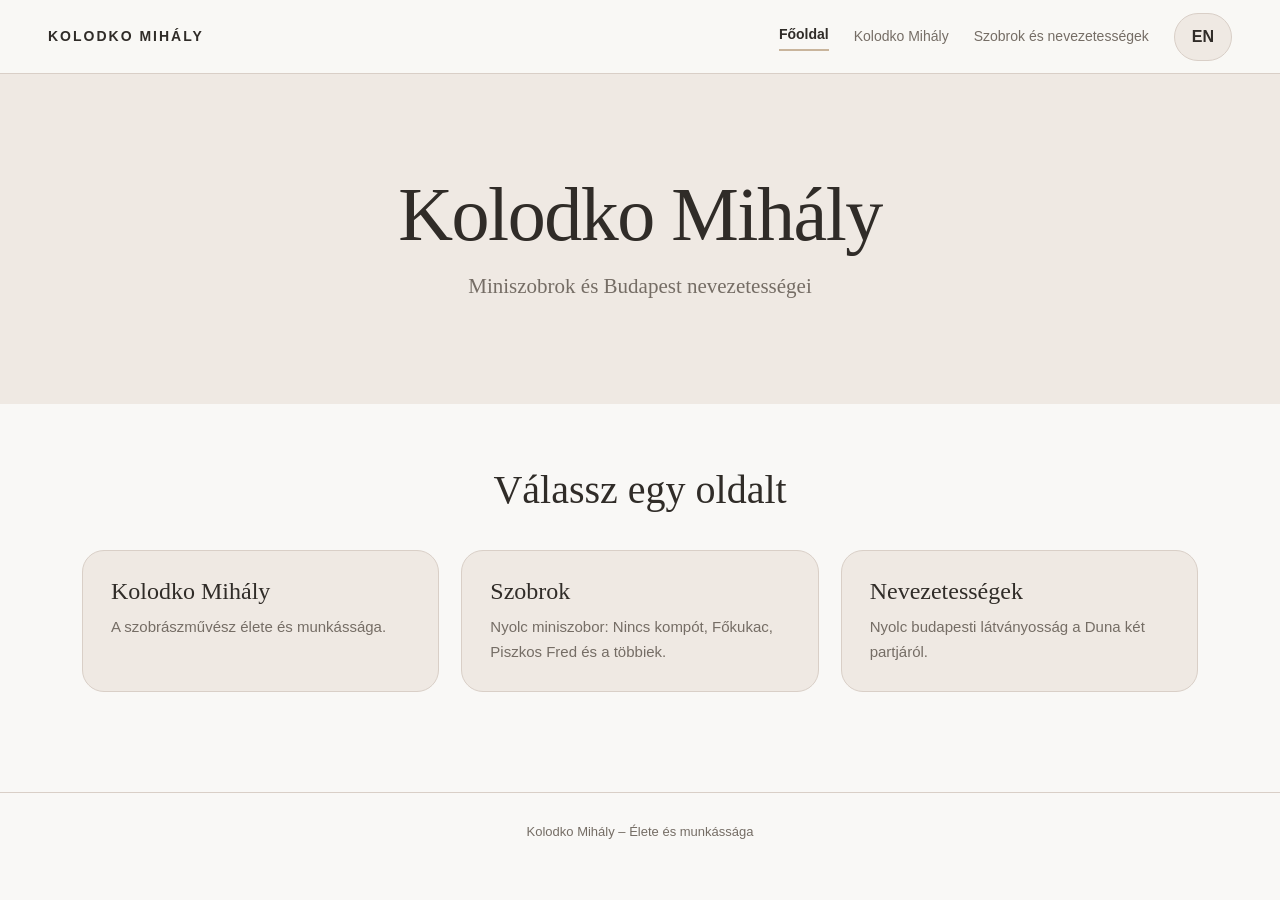
==== weboldal/index.html @ 9a92ebfe "Weboldal" ====
<!DOCTYPE html>
<html lang="hu">
<head>
  <meta charset="UTF-8">
  <meta name="viewport" content="width=device-width, initial-scale=1">
  <title>Kolodko Mihály – Élete és munkássága</title>
  <link href="https://cdn.jsdelivr.net/npm/bootstrap@5.3.3/dist/css/bootstrap.min.css" rel="stylesheet">
  <link href="css/style.css" rel="stylesheet">
  <!-- Mentett nyelv betöltése még a megjelenés előtt (ne villanjon fel a magyar szöveg) -->
  <script>
    try { if (localStorage.getItem('nyelv') === 'en') document.documentElement.classList.add('en'); } catch (e) {}
  </script>
</head>
<body data-title-hu="Kolodko Mihály – Élete és munkássága" data-title-en="Mihály Kolodko – His Life and Work">

  <!-- Navigáció + nyelvváltó gomb -->
  <nav class="site-nav navbar">
    <div class="container-fluid px-4 px-md-5 d-flex align-items-center justify-content-between flex-wrap gap-2">
      <a class="logo" href="index.html">KOLODKO MIHÁLY</a>
      <div class="nav-right d-flex align-items-center flex-wrap">
        <a href="index.html" class="active" aria-current="page">
          <span class="lang-hu">Főoldal</span>
          <span class="lang-en">Home</span>
        </a>
        <a href="kolodko.html">
          <span class="lang-hu">Kolodko Mihály</span>
          <span class="lang-en">Mihály Kolodko</span>
        </a>
        <a href="szobrok-nevezetessegek.html">
          <span class="lang-hu">Szobrok és nevezetességek</span>
          <span class="lang-en">Sculptures and Landmarks</span>
        </a>
        <button id="lang-toggle" class="lang-btn" type="button" aria-label="Nyelv / Language">EN</button>
      </div>
    </div>
  </nav>

  <!-- Fejléc -->
  <header class="hero" id="top">
    <div class="hero-inner">
      <h1>
        <span class="lang-hu">Kolodko Mihály</span>
        <span class="lang-en">Mihály Kolodko</span>
      </h1>
      <p>
        <span class="lang-hu">Miniszobrok és Budapest nevezetességei</span>
        <span class="lang-en">Miniature sculptures and the landmarks of Budapest</span>
      </p>
    </div>
  </header>

  <main class="container" id="about">
    <section class="intro">
      <h2>
        <span class="lang-hu">Válassz egy oldalt</span>
        <span class="lang-en">Choose a page</span>
      </h2>
    </section>
    <section class="more-links">
      <a class="more-card" href="kolodko.html">
        <h3><span class="lang-hu">Kolodko Mihály</span><span class="lang-en">Mihály Kolodko</span></h3>
        <p><span class="lang-hu">A szobrászművész élete és munkássága.</span><span class="lang-en">The life and work of the sculptor.</span></p>
      </a>
      <a class="more-card" href="szobrok-nevezetessegek.html#szobrok">
        <h3><span class="lang-hu">Szobrok</span><span class="lang-en">Sculptures</span></h3>
        <p><span class="lang-hu">Nyolc miniszobor: Nincs kompót, Főkukac, Piszkos Fred és a többiek.</span><span class="lang-en">Eight miniature sculptures: No Compote, Főkukac, Dirty Fred and more.</span></p>
      </a>
      <a class="more-card" href="szobrok-nevezetessegek.html#nevezetessegek">
        <h3><span class="lang-hu">Nevezetességek</span><span class="lang-en">Landmarks</span></h3>
        <p><span class="lang-hu">Nyolc budapesti látványosság a Duna két partjáról.</span><span class="lang-en">Eight Budapest sights from both banks of the Danube.</span></p>
      </a>
    </section>
  </main>

  <footer>
    <span class="lang-hu">Kolodko Mihály – Élete és munkássága</span>
    <span class="lang-en">Mihály Kolodko – His Life and Work</span>
  </footer>

  <script src="https://cdn.jsdelivr.net/npm/bootstrap@5.3.3/dist/js/bootstrap.bundle.min.js"></script>
  <script src="js/script.js"></script>
</body>
</html>
---- weboldal/css/style.css ----
:root {
  --bg: #F9F8F6;
  --soft: #EFE9E3;
  --line: #D9CFC7;
  --accent: #C9B59C;
  --ink: #302c28;
  --muted: #756d65;
}

html {
  scroll-behavior: smooth;
}

body {
  background: var(--bg);
  color: var(--ink);
  font-family: Arial, Helvetica, sans-serif;
  line-height: 1.75;
}

/* Navigáció */
.site-nav {
  min-height: 74px;
  border-bottom: 1px solid var(--line);
  background: rgba(249, 248, 246, .94);
  padding: 0;
}

.logo {
  color: var(--ink);
  text-decoration: none;
  font-size: 14px;
  letter-spacing: 2px;
  font-weight: 700;
}

.nav-right {
  gap: 25px;
}

.nav-right a {
  color: var(--muted);
  text-decoration: none;
  font-size: 14px;
}

.nav-right a:hover {
  color: var(--ink);
}

.nav-right a.active {
  color: var(--ink);
  font-weight: 700;
  border-bottom: 2px solid var(--accent);
  padding-bottom: 2px;
}

.lang-btn {
  border: 1px solid var(--line);
  background: var(--soft);
  padding: 9px 17px;
  border-radius: 999px;
  color: var(--ink);
  cursor: pointer;
  font-weight: 700;
  transition: .2s;
}

.lang-btn:hover {
  background: var(--accent);
}

/* Fejléc */
.hero {
  min-height: 330px;
  padding: 75px 24px;
  display: flex;
  align-items: center;
  justify-content: center;
  text-align: center;
  background: var(--soft);
}

.hero-inner {
  max-width: 850px;
}

.hero h1 {
  font-family: Georgia, serif;
  font-size: clamp(46px, 7vw, 76px);
  font-weight: 400;
  line-height: 1.08;
  margin: 0 0 13px;
  letter-spacing: -1.5px;
}

.hero p {
  font-family: Georgia, serif;
  font-size: 21px;
  color: var(--muted);
  margin: 0;
}

/* Tartalom */
main {
  max-width: 1000px;
  padding: 62px 26px 100px;
}

.intro {
  text-align: center;
  margin: 0 auto 28px;
  max-width: 800px;
}

.intro h2 {
  font-family: Georgia, serif;
  font-size: clamp(28px, 4vw, 40px);
  font-weight: 400;
  line-height: 1.2;
  margin: 0;
}

.essay-card {
  background: #fff;
  border: 1px solid var(--line);
  border-radius: 26px;
  padding: clamp(26px, 5vw, 58px);
  box-shadow: 0 16px 45px rgba(65, 49, 34, .08);
}

.essay-card p {
  margin: 0 0 22px;
  color: #49433d;
  font-size: 16px;
  line-height: 1.95;
}

.essay-card p:last-child {
  margin-bottom: 0;
}

footer {
  border-top: 1px solid var(--line);
  padding: 28px 24px;
  text-align: center;
  color: var(--muted);
  font-size: 13px;
}


/* Szekciók az oldalon belül */
.page-section {
  margin-bottom: 90px;
  scroll-margin-top: 20px;
}

.page-section:last-child {
  margin-bottom: 0;
}

/* Kártyák, címkék, linkek */
.chips {
  display: flex;
  flex-wrap: wrap;
  justify-content: center;
  gap: 10px;
  margin: 0 auto 38px;
  max-width: 860px;
}

.chips a {
  border: 1px solid var(--line);
  background: var(--soft);
  color: var(--ink);
  text-decoration: none;
  font-size: 14px;
  padding: 7px 16px;
  border-radius: 999px;
  transition: .2s;
}

.chips a:hover {
  background: var(--accent);
}

.item-card {
  background: #fff;
  border: 1px solid var(--line);
  border-radius: 26px;
  padding: clamp(24px, 4.5vw, 50px);
  margin-bottom: 28px;
  box-shadow: 0 16px 45px rgba(65, 49, 34, .08);
  scroll-margin-top: 24px;
}

.item-head {
  display: flex;
  align-items: center;
  gap: 16px;
  margin-bottom: 20px;
}

.item-num {
  flex: none;
  width: 42px;
  height: 42px;
  border-radius: 50%;
  background: var(--soft);
  border: 1px solid var(--line);
  display: flex;
  align-items: center;
  justify-content: center;
  font-family: Georgia, serif;
  font-size: 18px;
}

.item-head h3 {
  font-family: Georgia, serif;
  font-size: clamp(22px, 3vw, 30px);
  font-weight: 400;
  line-height: 1.25;
  margin: 0;
}

.item-card p {
  margin: 0 0 18px;
  color: #49433d;
  font-size: 16px;
  line-height: 1.9;
}

.item-card p:last-child {
  margin-bottom: 0;
}

.item-card p.opinion {
  border-left: 3px solid var(--accent);
  padding-left: 18px;
  color: var(--ink);
  font-family: Georgia, serif;
  font-style: italic;
}

.more-links {
  display: grid;
  grid-template-columns: repeat(auto-fit, minmax(240px, 1fr));
  gap: 22px;
  margin-top: 36px;
}

.more-card {
  display: block;
  background: var(--soft);
  border: 1px solid var(--line);
  border-radius: 22px;
  padding: 26px 28px;
  color: var(--ink);
  text-decoration: none;
  transition: .2s;
}

.more-card:hover {
  background: var(--accent);
  color: var(--ink);
}

.more-card h3 {
  font-family: Georgia, serif;
  font-size: 24px;
  font-weight: 400;
  margin: 0 0 8px;
}

.more-card p {
  margin: 0;
  font-size: 15px;
  line-height: 1.7;
  color: var(--muted);
}

.more-card:hover p {
  color: var(--ink);
}

/* Nyelvváltás: alapból a magyar látszik, angolnál az angol */
.lang-en {
  display: none;
}

html.en .lang-hu {
  display: none;
}

html.en .lang-en {
  display: revert;
}

/* a div-ek és bekezdések angolnál is blokkok maradjanak */
html.en div.lang-en,
html.en article.lang-en {
  display: block;
}

@media (max-width: 700px) {
  .nav-right {
    gap: 14px;
  }

  .nav-right a {
    font-size: 12px;
  }

  .hero {
    min-height: 270px;
    padding: 60px 20px;
  }

  main {
    padding: 42px 16px 65px;
  }

  .essay-card {
    border-radius: 20px;
    padding: 24px 21px;
  }

  .essay-card p {
    font-size: 15px;
    line-height: 1.85;
  }
}

@media (max-width: 700px) {
  .more-links {
    grid-template-columns: 1fr;
  }

  .item-card {
    border-radius: 20px;
    padding: 22px 20px;
  }

  .item-card p {
    font-size: 15px;
    line-height: 1.8;
  }

  .item-head {
    gap: 12px;
  }

  .item-num {
    width: 36px;
    height: 36px;
    font-size: 16px;
  }
}
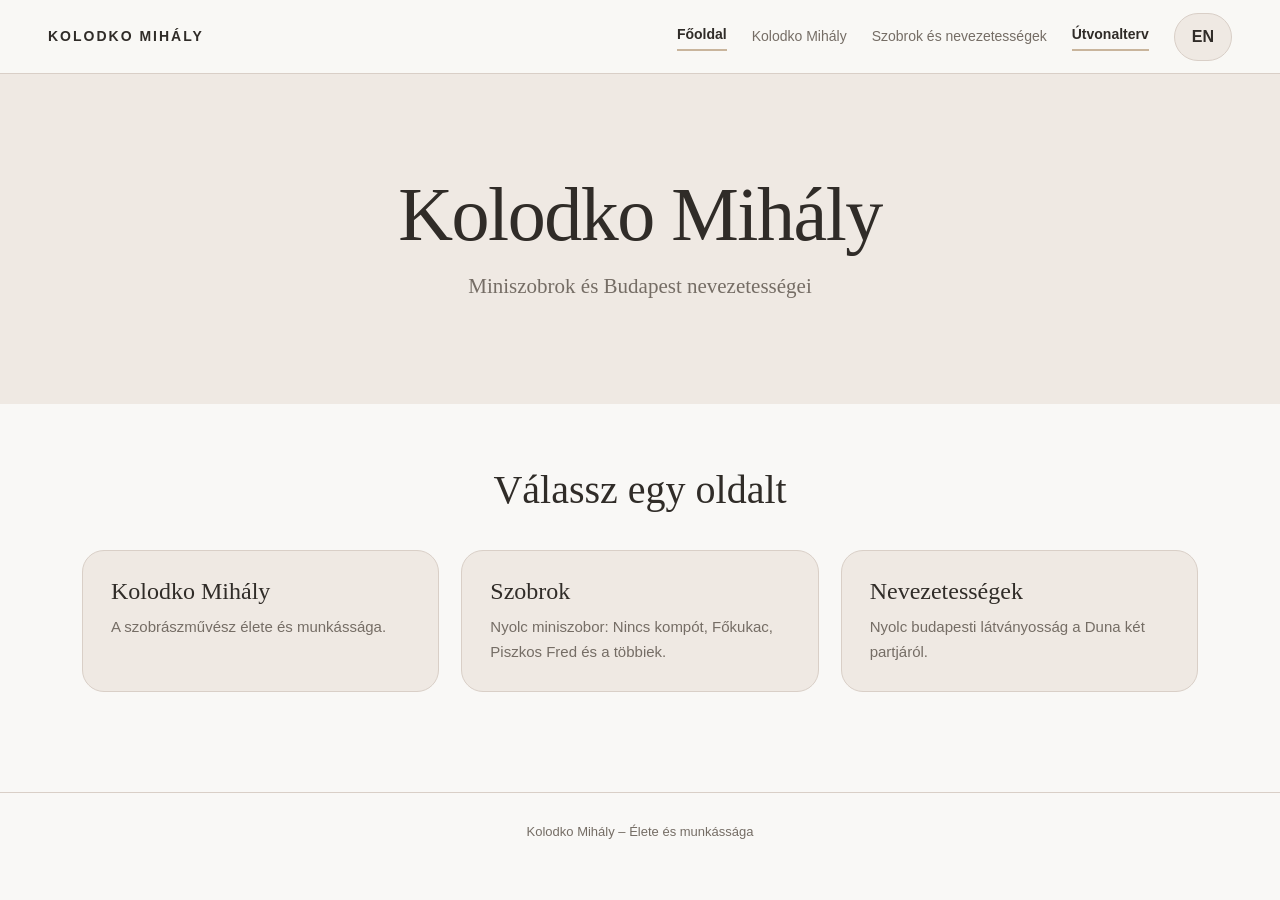
==== commit 6e53db27: "utvonal" ====
--- a/weboldal/index.html
+++ b/weboldal/index.html
@@ -6,14 +6,12 @@
   <title>Kolodko Mihály – Élete és munkássága</title>
   <link href="https://cdn.jsdelivr.net/npm/bootstrap@5.3.3/dist/css/bootstrap.min.css" rel="stylesheet">
   <link href="css/style.css" rel="stylesheet">
-  <!-- Mentett nyelv betöltése még a megjelenés előtt (ne villanjon fel a magyar szöveg) -->
   <script>
     try { if (localStorage.getItem('nyelv') === 'en') document.documentElement.classList.add('en'); } catch (e) {}
   </script>
 </head>
 <body data-title-hu="Kolodko Mihály – Élete és munkássága" data-title-en="Mihály Kolodko – His Life and Work">
 
-  <!-- Navigáció + nyelvváltó gomb -->
   <nav class="site-nav navbar">
     <div class="container-fluid px-4 px-md-5 d-flex align-items-center justify-content-between flex-wrap gap-2">
       <a class="logo" href="index.html">KOLODKO MIHÁLY</a>
@@ -30,12 +28,15 @@
           <span class="lang-hu">Szobrok és nevezetességek</span>
           <span class="lang-en">Sculptures and Landmarks</span>
         </a>
+        <a href="utvonal.html" class="active" aria-current="page">
+          <span class="lang-hu">Útvonalterv</span>
+          <span class="lang-en">Route Plan</span>
+        </a>
         <button id="lang-toggle" class="lang-btn" type="button" aria-label="Nyelv / Language">EN</button>
       </div>
     </div>
   </nav>
 
-  <!-- Fejléc -->
   <header class="hero" id="top">
     <div class="hero-inner">
       <h1>
